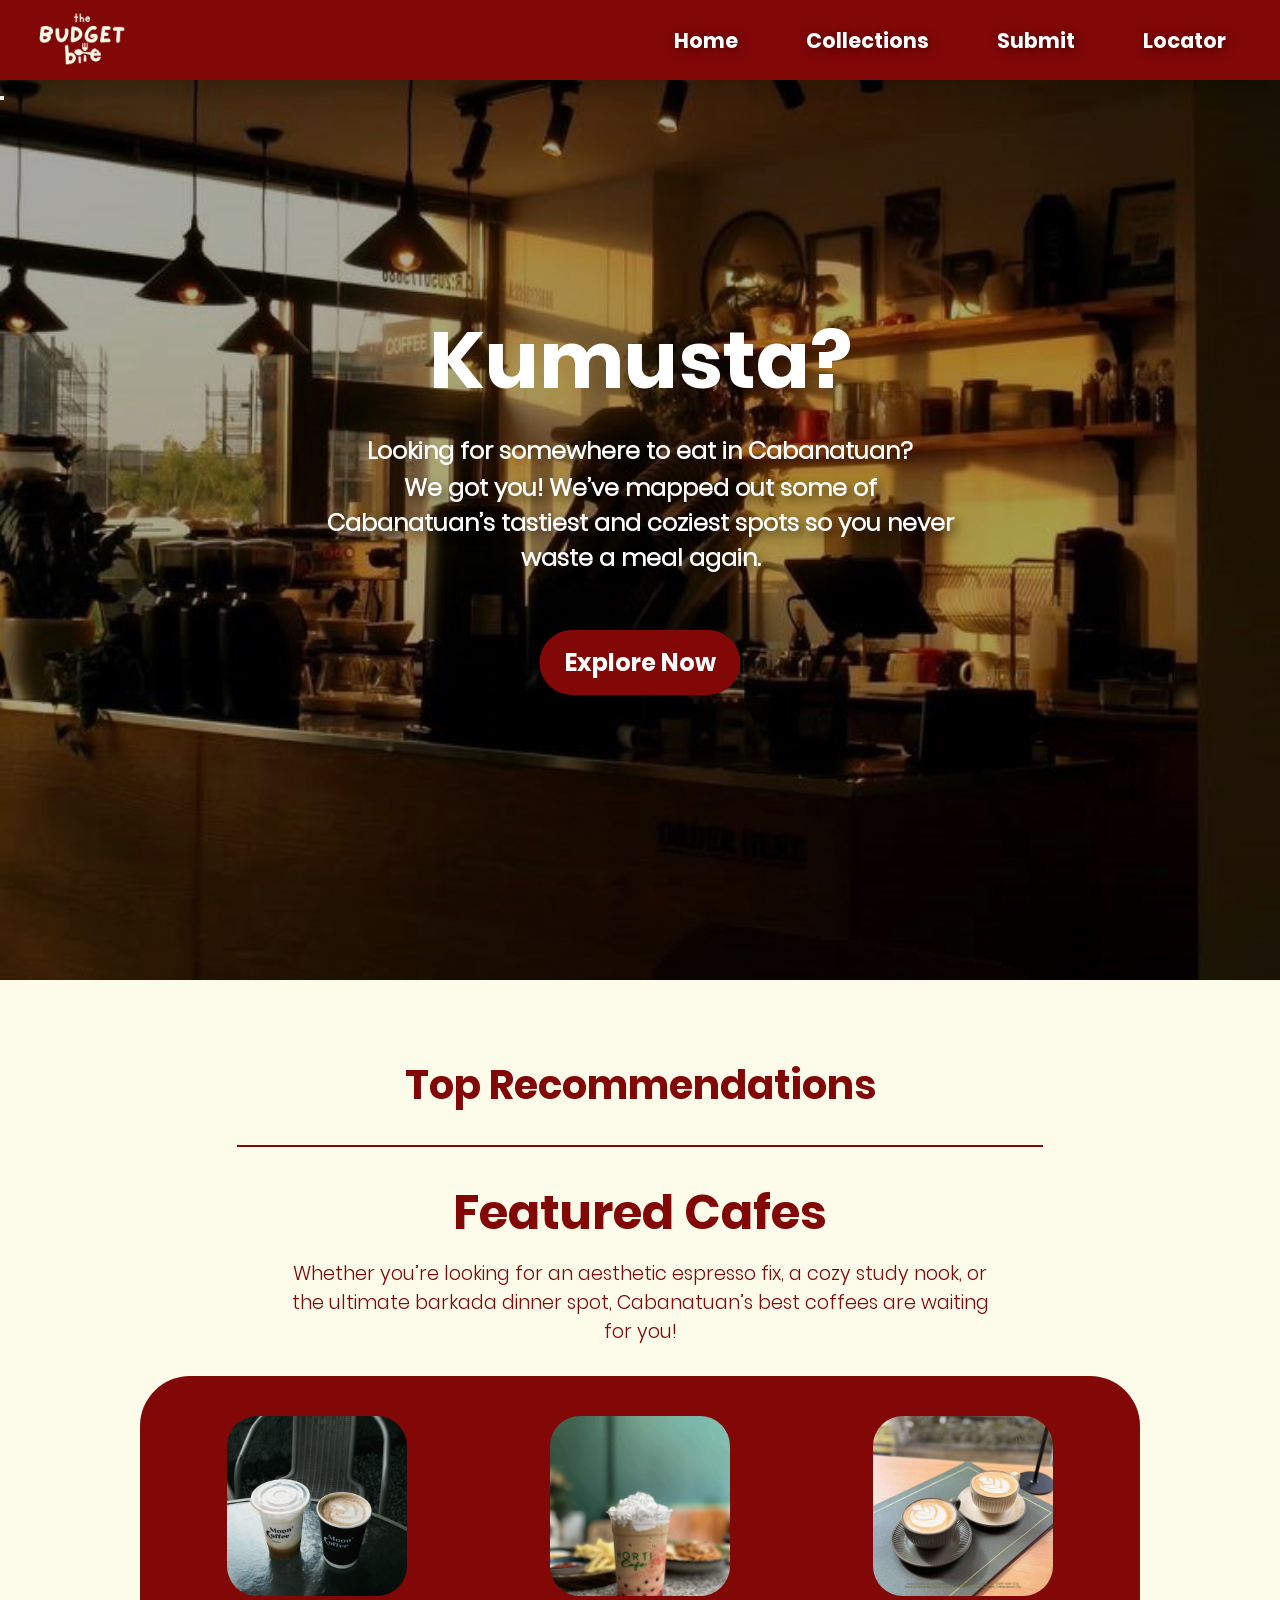
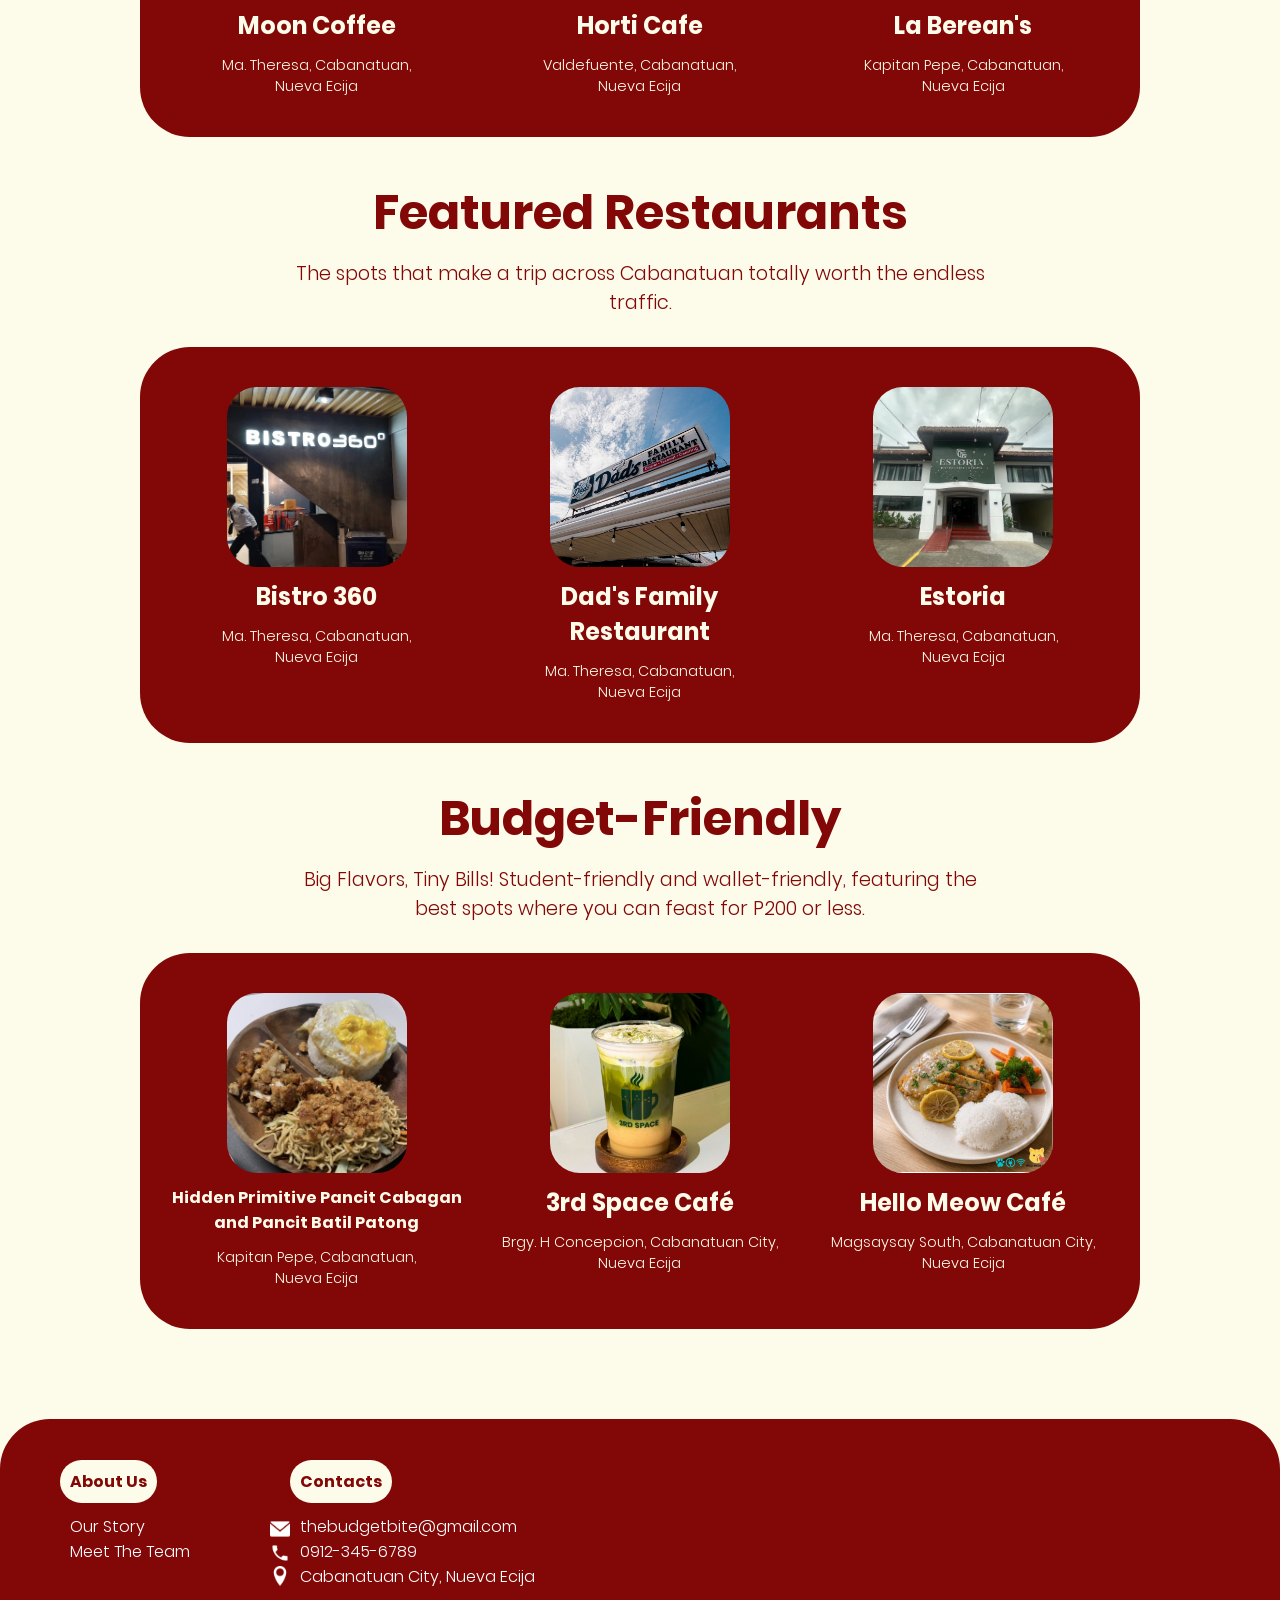
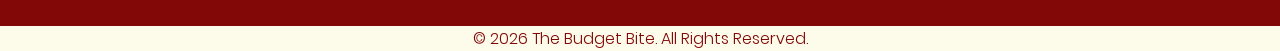
==== index.html @ 624d5602 "Add files via upload" ====
<!DOCTYPE html>
<html lang="en">
<head>
    <meta charset="UTF-8">
    <meta name="viewport" content="width=device-width, initial-scale=1.0">
    <title>The Budget Bite | Home</title>
    <link rel="stylesheet" href="nav.css">
    <link rel="stylesheet" href="index.css">
    <link rel="stylesheet" href="footer.css">
</head>

<body>
    <nav class="navbar">
        <div class="navbar-container">
            <a href="index.html" class="navbar-logo">
                <img src="logo/logo.png" alt="Logo" class="logo">
            </a>
            <button class="navbar-toggle">
                <span class="bar"></span>
                <span class="bar"></span>
                <span class="bar"></span>
            </button>
            <ul class="navbar-menu">
                <li><a href="index.html">Home</a></li>
                <li><a href="collections.html">Collections</a></li>
                <li><a href="submit.html">Submit</a></li>
                <li><a href="locator.html">Locator</a></li>
            </ul>
        </div>
    </nav>

    <section class="hero">
        <div class="hero-content">
            <h1 class="hero-title">Kumusta?</h1>
            <h1 class="hero-subtitle">Looking for somewhere to eat in Cabanatuan?</h1>
            <h1 class="hero-description">We got you! We’ve mapped out some of Cabanatuan’s tastiest and coziest spots so you never waste a meal again.</h1>
            <button class="explorebttn">
                <a href="#recommendations" class="explore">Explore Now</a>
            </button>
        </div>
    </section>
    
    <section class="recommendations" id="recommendations">
        <h1 class="top-recommended">Top Recommendations</h1>
        <hr>
        <div class="featured-cafes">
            <p id="featured-cafes-title">Featured Cafes</p>
            <p id="featured-cafes-description">Whether you’re looking for an aesthetic espresso fix, a cozy study nook, or the ultimate barkada dinner spot, Cabanatuan’s best coffees are waiting for you!</p>
        </div>
        <div class="card1">
            <div class="card-item">
                <img src="card/mooncoffee.jpg" alt="moon coffee" class="card-image1">
                <h3 class="card1-title1">Moon Coffee</h3>
                <div class="text-stack">
                    <p class="card1-address1">Ma. Theresa, Cabanatuan,</p>
                    <p class="card1-address1">Nueva Ecija</p>
                </div>
            </div>
            <div class="card-item">
                <img src="card/horti.jpg" alt="horti coffee" class="card-image2">
                <h3 class="card1-title2">Horti Cafe</h3>
                <div class="text-stack">
                    <p class="card1-address2">Valdefuente, Cabanatuan,</p>
                    <p class="card1-address2">Nueva Ecija</p>
                </div>
            </div>
            <div class="card-item">
                <img src="card/laberean.jpg" alt="la berean" class="card-image3">
                <h3 class="card1-title3">La Berean's</h3>
                <div class="text-stack">
                    <p class="card1-address3">Kapitan Pepe, Cabanatuan,</p>
                    <p class="card1-address3">Nueva Ecija</p>
                </div>
            </div>
        </div>
        <div class="featured-resto">
            <p id="featured-resto-title">Featured Restaurants</p>
            <p id="featured-resto-description">The spots that make a trip across Cabanatuan totally worth the endless traffic.</p>
        </div>

        <div class="card2">
            <div class="card-item-2">
                <img src="card/bistro.png" alt="bistro360" class="card-image4">
                <h3 class="card2-title-1">Bistro 360</h3>
                <div class="text-stack-1">
                    <p class="card2-address-1">Ma. Theresa, Cabanatuan,</p>
                    <p class="card2-address-1">Nueva Ecija</p>
                </div>
            </div>
            <div class="card-item-2">
                <img src="card/dadresto.jpg" alt="dad's family restaurant" class="card-image5">
                <h3 class="card2-title-2">Dad's Family Restaurant</h3>
                <div class="text-stack-1">
                    <p class="card2-address-2">Ma. Theresa, Cabanatuan,</p>
                    <p class="card2-address-2">Nueva Ecija</p>
                </div>
            </div>
            <div class="card-item-2">
                <img src="card/estoria.png" alt="estoria" class="card-image6">
                <h3 class="card2-title-3">Estoria</h3>
                <div class="text-stack-1">
                    <p class="card2-address-3">Ma. Theresa, Cabanatuan,</p>
                    <p class="card2-address-3">Nueva Ecija</p>
                </div>
            </div>
        </div>

        <div class="budget-friendly">
            <p id="budget-friendly-title">Budget-Friendly</p>
            <p id="budget-friendly-description">Big Flavors, Tiny Bills! Student-friendly and wallet-friendly, featuring the best spots where you can feast for P200 or less.</p>
        </div>

        <div class="card3">
            <div class="card-item-3">
                <img src="card/primitive.jpg" alt="" class="card-image7">
                <h3 class="card3-title-1">Hidden Primitive Pancit Cabagan and Pancit Batil Patong</h3>
                <div class="text-stack-2">
                    <p class="card3-address-1">Kapitan Pepe, Cabanatuan,</p>
                    <p class="card3-address-1">Nueva Ecija</p>
                </div>
            </div>
            <div class="card-item-3">
                <img src="card/3rd_space.jpg" alt="dad's family restaurant" class="card-image8">
                <h3 class="card3-title-2">3rd Space Café</h3>
                <div class="text-stack-2">
                    <p class="card3-address-2">Brgy. H Concepcion, Cabanatuan City,</p>
                    <p class="card3-address-2">Nueva Ecija</p>
                </div>
            </div>
            <div class="card-item-3">
                <img src="card/hellomeow.jpg" alt="estoria" class="card-image9">
                <h3 class="card3-title-3">Hello Meow Café</h3>
                <div class="text-stack-2">
                    <p class="card3-address-3">Magsaysay South, Cabanatuan City,</p>
                    <p class="card3-address-3">Nueva Ecija</p>
                </div>
            </div>
        </div>
    </section>
    <footer>
        <div class="ftr-container">
            <div class="ftr-about-us">
                <span id="about-us">About Us</span>
                <p id="our-story">Our Story</p>
                <p id="meet-the-team">Meet The Team</p>
            </div>

            <div class="ftr-contacts">
                <span id="contacts">Contacts</span>
                <p class="email">
                    <a href="mailto:thebudgetbites@gmail.com">thebudgetbite@gmail.com</a>
                </p>
                <p id="number">0912-345-6789</p>
                <p id="address">Cabanatuan City, Nueva Ecija</p>
                <div class="footer-icons">
                    <a href="mailto:thebudgetbites@gmail.com"><img src="footer icons/email.png"></a>
                    <img src="footer icons/phone.png">
                    <img src="footer icons/location.png">
                </div>
            </div>
        </div>    
    </footer>

    <div class="copyright">
        <p id="copyright-text">&copy 2026 The Budget Bite. All Rights Reserved.</p>
    </div>
</body>
<script src="script.js"></script>
</html>
---- nav.css ----
@font-face {
    font-family: Poppins-Bold;
    src: url('/fonts/poppins.bold.ttf') format('truetype');
}

@font-face {
    font-family: Poppins-Light;
    src: url('/fonts/poppins.light.ttf') format('truetype');
}

* {
  margin: 0;
  padding: 0;
  box-sizing: border-box;
}

html {
    scroll-behavior: smooth;
    scroll-padding-top: 100px;
}

body {
  font-family: 'Poppins-Light', sans-serif;
  min-height: 100vh;
}

/* ito naman yung mismong lagayan */
.navbar {
    display: flex;
    align-items: center;
    justify-content: center;
    height: 80px;
    width: 100%;
    position: sticky;
    top: 0;
    background: #820808;
    box-shadow: 0 10px 20px rgba(0, 0, 0, 0.185);
    backdrop-filter: blur(10px);
    z-index: 999;
}

/* ito yung mga contents sa loob ng area ng nav bar */
.navbar-container {
    display: flex;
    align-items: center;
    justify-content: space-between;
    width: 100%;
    padding: 0 2rem;
    max-width: 1600px;
}

/* ito yung para sa dearmnzy */
.navbar-logo .logo{
    display: flex;
    align-items: center;
    display: block;
    max-height: 100px;
    width: auto;
    object-fit: contain;
}

/* para sa mga menu buttons, if wala ito, naka list order sila instead of nakapa horizontal */
.navbar-container .navbar-menu {
    display: flex;
    align-items: center;
    gap: 1.5rem;
    list-style: none;
}

/* para customized itsura ng menu button */
.navbar-container .navbar-menu li a {
    display: inline-flex;
    align-items: center;
    justify-content: center;
    color: #fff;
    text-decoration: none;
    font-size: 1.3rem;
    font-family: Poppins-Bold, sans-serif;
    font-weight: 500;
    padding: 3px 20px;
    border-radius: 20px;
    border: 2px solid transparent;
    background-color: transparent;
    transition: all 0.7s ease;
    white-space: nowrap;
    text-shadow: 2px 2px 10px #00000082;
}

.navbar-container .navbar-menu > li {
    position: relative;
}

/* para kapag ini-hover mo si cursor, magkakaroon ng highlights or magcchange color si button */
.navbar-container .navbar-menu li a:hover {
    color: #820808;
    background-color: #fdfcea;
}

.navbar-toggle {
    display: none;
    background: transparent;
    padding: 10px;
    border: none;
    cursor: pointer;
}

.bar {
    display: block;
    width: 25px;
    height: 3px;
    margin: 5px auto;
    background: #fff;
    transition: all 0.3s ease-in-out;
}

/* responsive style */
@media (max-width: 900px) {
    .navbar {
        backdrop-filter: none;
    }

    .navbar-container .navbar-menu {
        display: none; /* para kapag pinindot mo yung X ni toggle ay magcoclose si navigation */
        flex-direction: column;
        align-items: flex-start;
        gap: 1.7rem !important;
        position: absolute;
        height: 100vh;
        width: 250px;
        top: 0;
        right: 0;
        padding: 5rem 1.5rem;
        box-shadow: 0 10px 10px rgba(0, 0, 0, 0.5);
        backdrop-filter: blur(10px);
        background: #820808;
    }

    /* add natin yung ginawa nating unang active dito */
    .navbar-container .navbar-menu.active {
        display: flex;
    }

    .navbar-toggle {
        display: block;
        z-index: 999;
    }

    /* toggle bar kapag active/pinindot, style lng ntin*/
    .navbar-toggle.active .bar:nth-child(2) {
        opacity: 0; /* ito si middle line para maging invisible, kasi yung top and bottom line lng need para maging X */
    }

    .navbar-toggle.active .bar:nth-child(1) {
        transform: translateY(8px) rotate(45deg);   
    }
    /* itong si 1st and 2nd child, para kapag pinindot si toggle, from 3 lines magiging X sya for style */

    .navbar-toggle.active .bar:nth-child(3) {
        transform: translateY(-8px) rotate(-45deg);
    }

    /* para i-adjust lang uli for smaller screens*/
    @media (max-width: 480px) {
        .nav-container {
            padding: 0, 1rem;
        }
        .navbar-logo {
            font-size: 1.7rem;
        }
        .navbar-container .navbar-menu li a {
            font-size: 1.2rem;
            padding: 3px 15px;
        }
    }
}
---- index.css ----
@font-face {
    font-family: Poppins-Bold;
    src: url('/fonts/poppins.bold.ttf') format('truetype');
}

@font-face {
    font-family: Poppins-Light;
    src: url('/fonts/poppins.light.ttf') format('truetype');
}

* {
  margin: 0;
  padding: 0;
  box-sizing: border-box;
}

html {
    scroll-behavior: smooth;
    scroll-padding-top: 100px;
}

body {
  font-family: 'Poppins-Light', sans-serif;
  min-height: 100vh;
}

.hero {
    background-image: url('background/background.jpg');
    background-size: cover;
    background-position: center;
    height: 100vh;
}

@keyframes fadeIn {
    from {
        opacity: 0;
    }
    to {
        opacity: 1;
    }
}

.hero-content .hero-title {
    font-family: 'Poppins-Bold', sans-serif;
    color: #fff;
    text-align: center;
    font-size: 5rem;
    position: absolute;
    top: 40%;
    left: 50%;
    transform: translate(-50%, -50%);   
    animation: fadeIn 2s ease-in-out;
}

.hero-content .hero-subtitle {
    font-family: 'Poppins-Light', sans-serif;
    color: #fff;
    text-align: center;
    font-size: 1.5rem;
    position: absolute;
    top: 50%;
    left: 50%;
    transform: translate(-50%, -50%);   
    animation: fadeIn 2s ease-in-out;
}

.hero-content .hero-description {
    font-family: 'Poppins-Light', sans-serif;
    color: #fff;
    text-align: center;
    font-size: 1.5rem;
    position: absolute;
    top: 58%;
    left: 50%;
    transform: translate(-50%, -50%);   
    animation: fadeIn 2s ease-in-out;
    text-shadow: 5px 5px 10px #00000082;
}

.hero .explorebttn .explore {
    font-family: 'Poppins-Bold', sans-serif;
    font-size: 1.5rem;
    position: absolute;
    top: 70%;
    left: 50%;
    transform: translateX(-50%);
    color: #fff;
    background-color: #820808;
    border: none;
    padding: 15px 25px;
    border-radius: 50px;
    animation: fadeIn 2s ease-in-out;
    text-decoration: none;
    display: inline-block;
    transition: transform 0.3s ease, background-color 0.3s ease, color 0.3s ease, box-shadow 0.3s ease;
}

.hero .explorebttn .explore:hover {
    color: #820808;
    background-color: #fdfcea;
    transform: translateX(-50%) translateY(-4px) scale(1.03);
    box-shadow: 0 8px 20px rgba(0, 0, 0, 0.2);
}

@media (max-width: 900px) {
    .hero-content .hero-title {
        font-size: 4rem;
    }
    .hero-content .hero-subtitle {
        font-size: 1.2rem;
    }
    .hero-content .hero-description {
        font-size: 1.2rem;
        position: absolute;
        top: 63%;
    }
    .hero .explorebttn .explore {
        font-size: 1.2rem;
        padding: 10px 20px;
        position: absolute;
        top: 75%;
    }
}

.recommendations {
    background-color: #fdfcea;
    padding: 50px 20px;
}

.recommendations .top-recommended {
    font-family: 'Poppins-Bold', sans-serif;
    color: #820808;
    text-align: center;
    font-size: 2.5rem;
    margin-bottom: 30px;
    padding-top: 25px;
}

.recommendations hr {
    max-width: 65%;
    height: 2px;
    background-color: #820808;
    border: none;
    margin: 0 auto 30px auto;
}

.featured-cafes #featured-cafes-title {
    text-align: center;
    font-family: 'Poppins-Bold', sans-serif;
    color: #820808;
    font-size: 3rem;
    margin: 0 auto 10px;
}

.featured-cafes #featured-cafes-description {
    color: #820808;
    text-align: center;
    display: block;
    width: min(700px, 90%);
    margin: 0 auto 30px;
    font-size: 1.2rem;
}
.recommendations .card1 {
    background-color: #820808;
    display: grid;
    grid-template-columns: repeat(3, minmax(220px, 1fr));
    gap: 30px;
    width: 100%;
    max-width: 1000px;
    margin: 0 auto 40px;
    padding: 40px 30px;
    border-radius: 50px;
    transform: none;
    position: static;
}

.card1 .card-item {
    display: flex;
    flex-direction: column;
    align-items: center;
    gap: 12px;
}

.card1 .card-image1,
.card1 .card-image2,
.card1 .card-image3 {
    max-height: 180px;
    width: 100%;
    max-width: 180px;
    object-fit: cover;
    border-radius: 30px;
    transform: none;
    position: static;
}

.card1 .card1-title1,
.card1 .card1-title2,
.card1 .card1-title3 {
    font-family: 'Poppins-Bold', sans-serif;
    color: #fdfcea;
    text-align: center;
    font-size: 1.5rem;
    margin: 0;
    position: static;
    transform: none;
}

.card1 .text-stack {
    display: flex;
    flex-direction: column;
    align-items: center;
}

.card1 .card1-address1,
.card1 .card1-address2,
.card1 .card1-address3 {
    font-family: 'Poppins-Light', sans-serif;
    color: #fdfcea;
    font-size: 0.9rem;
    margin: 0;
    text-align: center;
    position: static;
    transform: none;
    left: auto;
    right: auto;
    top: auto;
}

.featured-resto #featured-resto-title {
    text-align: center;
    font-family: 'Poppins-Bold', sans-serif;
    color: #820808;
    font-size: 3rem;
    display: block;
    margin: 0 auto 10px;
}

.featured-resto #featured-resto-description {
    color: #820808;
    text-align: center;
    display: block;
    width: min(700px, 90%);
    margin: 0 auto 30px;
    font-size: 1.2rem;
}

.recommendations .card2 {
    background-color: #820808;
    display: grid;
    grid-template-columns: repeat(3, minmax(220px, 1fr));
    gap: 30px;
    width: 100%;
    max-width: 1000px;
    margin: 0 auto 40px;
    padding: 40px 30px;
    border-radius: 50px;
    transform: none;
    position: static;
}

.card2 .card-item-2 {
    display: flex;
    flex-direction: column;
    align-items: center;
    gap: 12px;
}

.card2 .card-image4,
.card2 .card-image5,
.card2 .card-image6 {
    max-height: 180px;
    width: 100%;
    max-width: 180px;
    object-fit: cover;
    border-radius: 30px;
    transform: none;
    position: static;
}

.card2 .card2-title-1,
.card2 .card2-title-2,
.card2 .card2-title-3 {
    font-family: 'Poppins-Bold', sans-serif;
    color: #fdfcea;
    text-align: center;
    font-size: 1.5rem;
    margin: 0;
    position: static;
    transform: none;
}

.card2 .text-stack-1 {
    display: flex;
    flex-direction: column;
    align-items: center;
}

.card2 .card2-address-1,
.card2 .card2-address-2,
.card2 .card2-address-3 {
    font-family: 'Poppins-Light', sans-serif;
    color: #fdfcea;
    font-size: 0.9rem;
    margin: 0;
    text-align: center;
    position: static;
    transform: none;
    left: auto;
    right: auto;
    top: auto;
}

.budget-friendly #budget-friendly-title {
    text-align: center;
    font-family: 'Poppins-Bold', sans-serif;
    color: #820808;
    font-size: 3rem;
    display: block;
    margin: 0 auto 10px;
}

.budget-friendly #budget-friendly-description {
    color: #820808;
    text-align: center;
    display: block;
    width: min(700px, 90%);
    margin: 0 auto 30px;
    font-size: 1.2rem;
}

.recommendations .card3 {
    background-color: #820808;
    display: grid;
    grid-template-columns: repeat(3, minmax(220px, 1fr));
    gap: 30px;
    width: 100%;
    max-width: 1000px;
    margin: 0 auto 40px;
    padding: 40px 30px;
    border-radius: 50px;
    transform: none;
    position: static;
}

.card3 .card-item-3 {
    display: flex;
    flex-direction: column;
    align-items: center;
    gap: 12px;
}

.card3 .card-image7,
.card3 .card-image8,
.card3 .card-image9 {
    max-height: 180px;
    width: 100%;
    max-width: 180px;
    object-fit: cover;
    border-radius: 30px;
    transform: none;
    position: static;
}

.card3 .card3-title-1 {
    font-size: 1rem;
    font-family: 'Poppins-Bold', sans-serif;
    color: #fdfcea;
    text-align: center;
    margin: 0;
    position: static;
    transform: none;

}

.card3 .card3-title-2,
.card3 .card3-title-3 {
    font-family: 'Poppins-Bold', sans-serif;
    color: #fdfcea;
    text-align: center;
    font-size: 1.5rem;
    margin: 0;
    position: static;
    transform: none;
}

.card3 .text-stack-2 {
    display: flex;
    flex-direction: column;
    align-items: center;
}

.card3 .card3-address-1,
.card3 .card3-address-2,
.card3 .card3-address-3 {
    font-family: 'Poppins-Light', sans-serif;
    color: #fdfcea;
    font-size: 0.9rem;
    margin: 0;
    text-align: center;
    position: static;
    transform: none;
    left: auto;
    right: auto;
    top: auto;
}


@media (max-width: 900px) {
    .featured-cafes,
    .featured-resto,
    .budget-friendly {
        display: flex;
        flex-direction: column;
        align-items: center;
        justify-content: center;
        text-align: center;
    }

    .featured-cafes #featured-cafes-title,
    .featured-resto #featured-resto-title,
    .budget-friendly #budget-friendly-title {
        text-align: center;
        position: static;
        left: auto;
        top: auto;
        margin: 0 auto 10px;
    }

    .featured-cafes #featured-cafes-description,
    .featured-resto #featured-resto-description,
    .budget-friendly #budget-friendly-description {
        text-align: center;
        padding: 10px;
        margin: 0 auto 20px;
        position: static;
        left: auto;
        top: auto;
        display: block;
        width: min(700px, 90%);
        font-size: 1rem;
    }

    .recommendations .card1,
    .recommendations .card2,
    .recommendations .card3 {
        grid-template-columns: 1fr;
        width: min(90%, 480px);
        max-width: 100%;
        margin: 0 auto 40px;
        padding: 24px 16px;
        justify-items: center;
        align-items: center;
        gap: 15px;
    }

    .card1 .card-item,
    .card2 .card-item-2,
    .card3 .card-item-3 {
        width: 100%;
        max-width: 240px;
        display: flex;
        flex-direction: column;
        align-items: center;
        justify-content: center;
    }

    .card1 .card1-title1,
    .card1 .card1-title2,
    .card1 .card1-title3 {
        font-size: 1rem;
    }

    .card2 .card2-title-1,
    .card2 .card2-title-2,
    .card2 .card2-title-3 {
        font-size: 1rem;
    }

    .card3 .card3-title-1 {
        font-size: 0.7rem;
    }

    .card3 .card3-title-2,
    .card3 .card3-title-3 {
        font-size: 1rem;
    }
}
---- footer.css ----
@font-face {
    font-family: Poppins-Bold;
    src: url('/fonts/poppins.bold.ttf') format('truetype');
}

@font-face {
    font-family: Poppins-Light;
    src: url('/fonts/poppins.light.ttf') format('truetype');
}

footer {
    background-color: #fdfcea;
}

footer .ftr-container{
    display: flex;
    background-color: #820808;
    border-top-right-radius: 50px;
    border-top-left-radius: 50px;
    padding: 20px;
}

footer .ftr-about-us #about-us {
    font-family: Poppins-Bold;
    color: #820808;
    background-color: #fdfcea;
    padding: 10px;
    border-radius: 50px;
}

footer .ftr-about-us {
    position: relative;
    left: 40px;
    top: 30px;
}
footer .ftr-about-us #our-story, #meet-the-team {
    color: white;
    font-size: 1rem;
    position: relative;
    top: 20px;
    left: 10px
}

footer .ftr-contacts {
    position: relative;
    left: 150px;
    top: 30px;
}

footer .ftr-contacts #contacts {
    font-family: Poppins-Bold;
    color: #820808;
    background-color: #fdfcea;
    padding: 10px;
    border-radius: 50px;
}

footer .ftr-contacts .email, #number, #address {
    color: white;
    font-size: 1rem;
    position: relative;
    top: 20px;
    left: 10px;
}

footer .ftr-contacts a {
    color: white;
    text-decoration: none;
}

footer .ftr-contacts img {
    max-height: 20px;
    display: block;
    width: 20px;
    position: relative;
    right: 20px;
    top: -50px;
}

.footer-icons {
  display: grid;
  gap: 3.5px;
}

.footer-logo img {
  width: auto;
  height: 250px;
  display: flex;
  position: relative;
  top: -35px;
  left: 320%;
}

.copyright {
    background-color: #fdfcea;
    color: #820808;
    text-align: center;
}
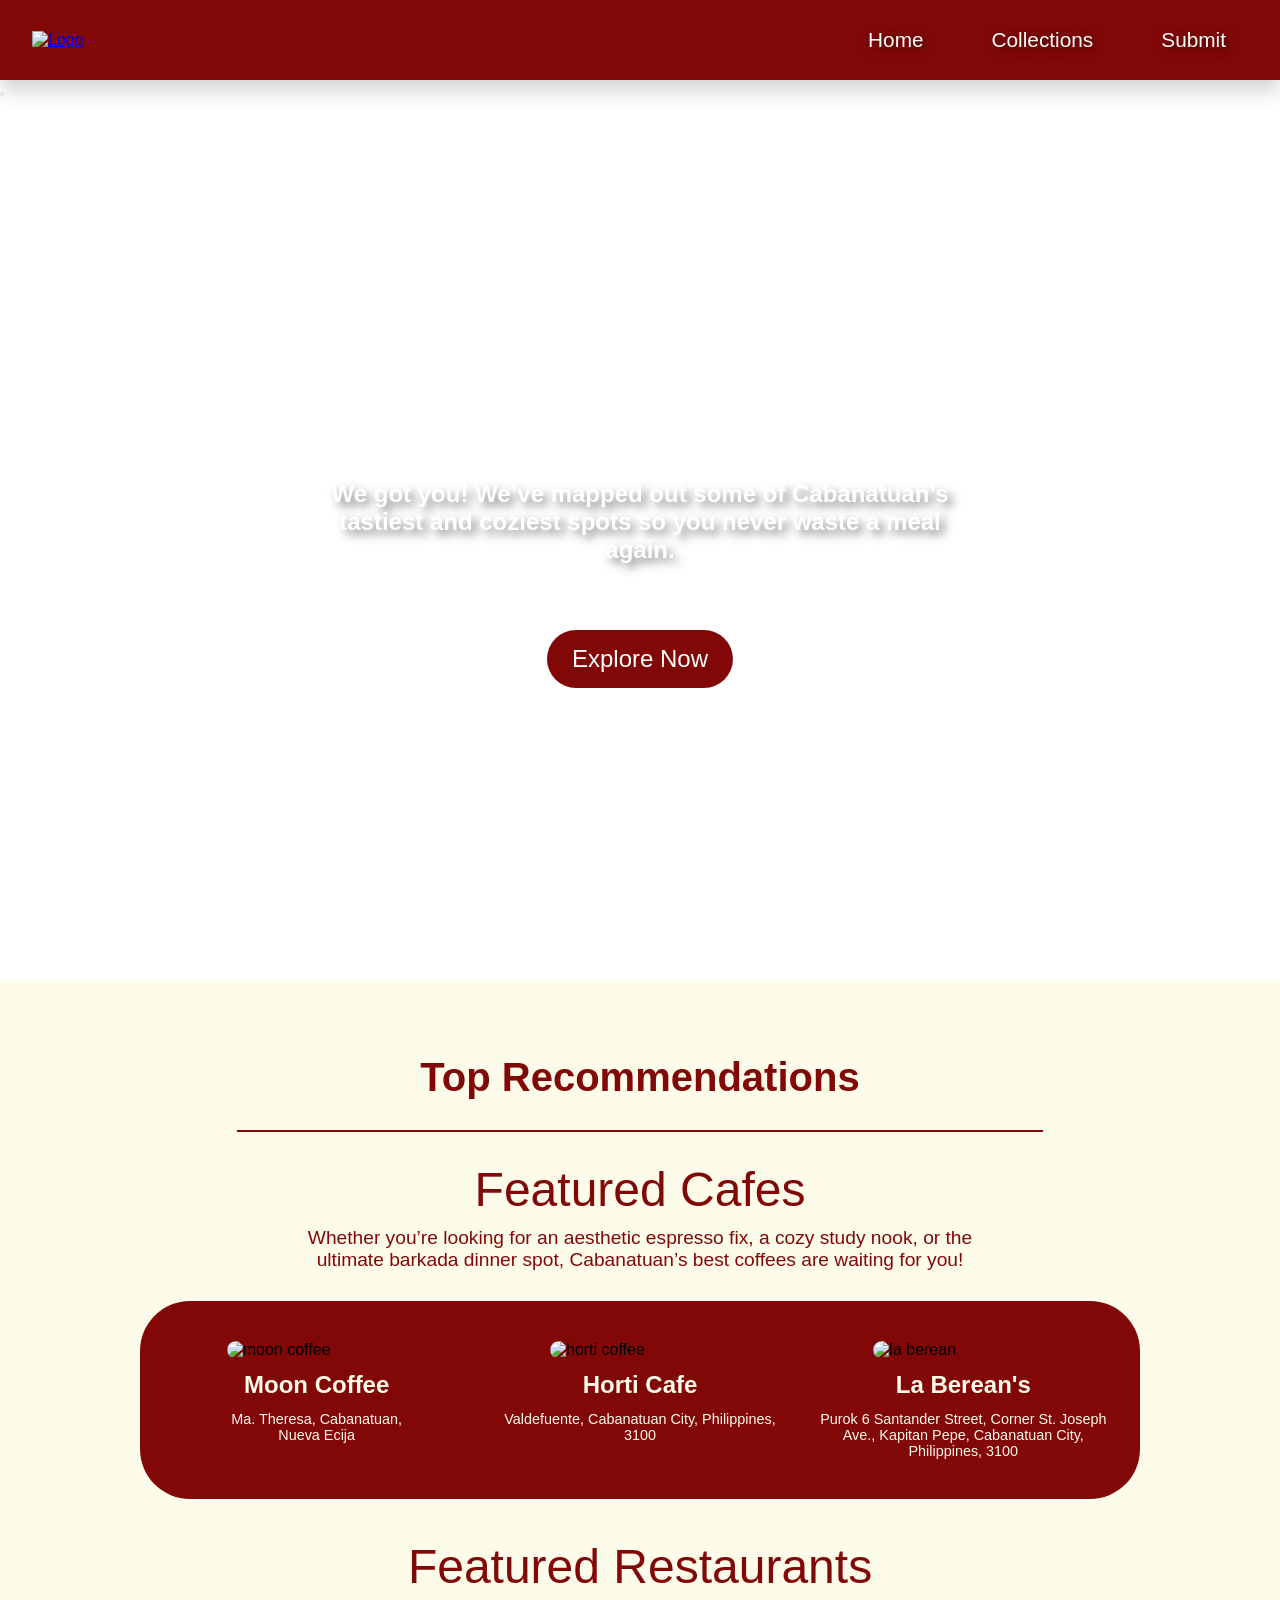
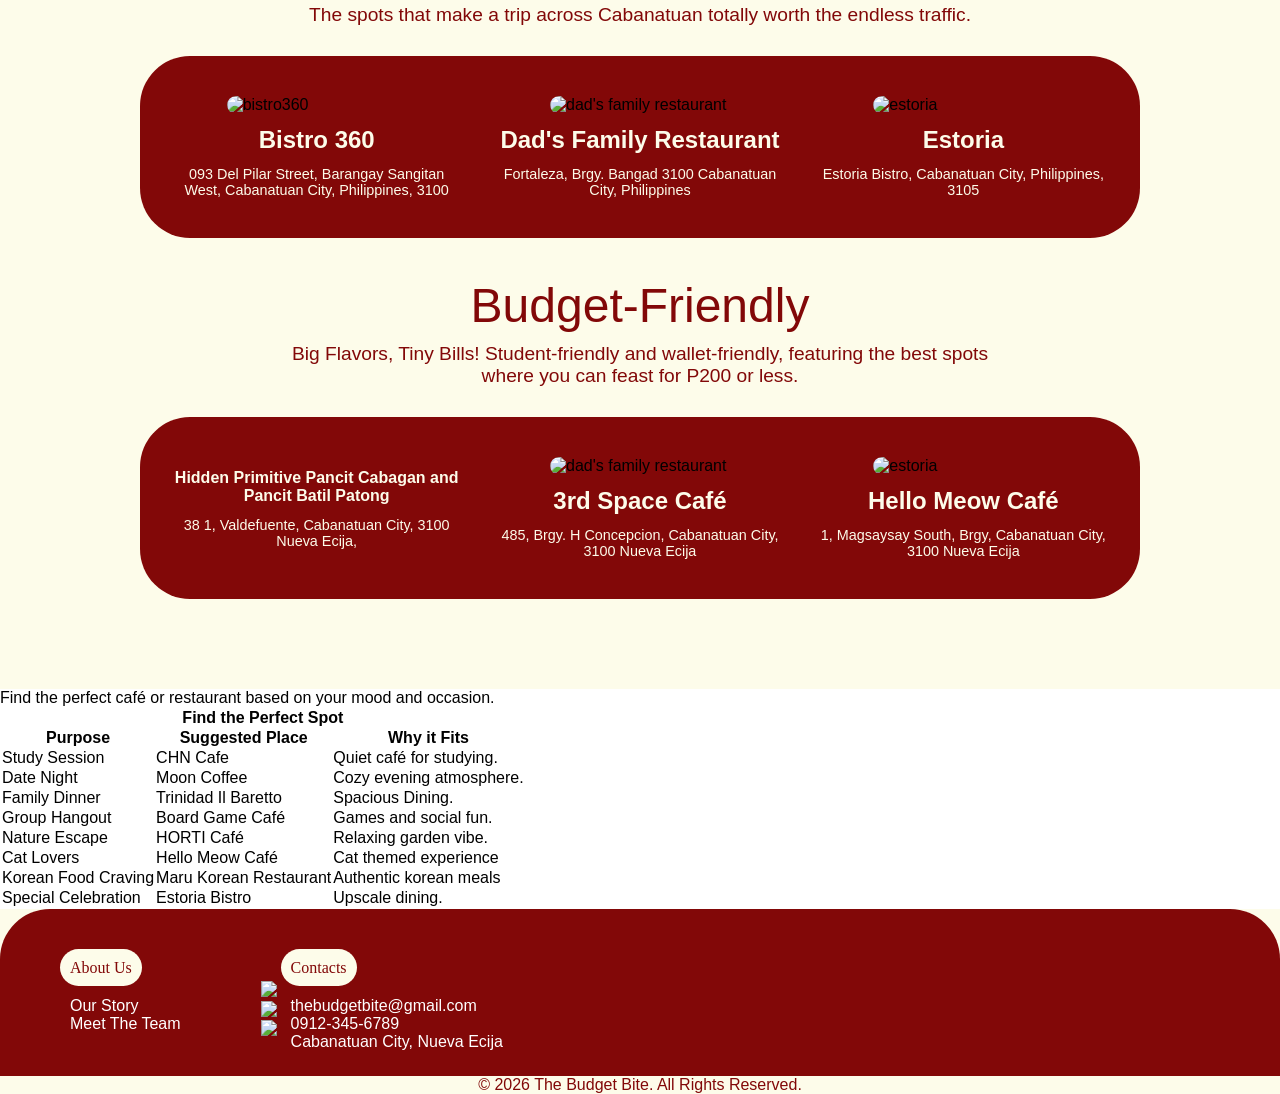
==== commit 5107282a: "Update index.html Updated the address nung nasa recommended businesses" ====
--- a/index.html
+++ b/index.html
@@ -7,8 +7,8 @@
     <link rel="stylesheet" href="nav.css">
     <link rel="stylesheet" href="index.css">
     <link rel="stylesheet" href="footer.css">
+    <link rel="stylesheet" href="table.css">
 </head>
-
 <body>
     <nav class="navbar">
         <div class="navbar-container">
@@ -24,11 +24,9 @@
                 <li><a href="index.html">Home</a></li>
                 <li><a href="collections.html">Collections</a></li>
                 <li><a href="submit.html">Submit</a></li>
-                <li><a href="locator.html">Locator</a></li>
             </ul>
         </div>
     </nav>
-
     <section class="hero">
         <div class="hero-content">
             <h1 class="hero-title">Kumusta?</h1>
@@ -39,7 +37,6 @@
             </button>
         </div>
     </section>
-    
     <section class="recommendations" id="recommendations">
         <h1 class="top-recommended">Top Recommendations</h1>
         <hr>
@@ -59,83 +56,126 @@
             <div class="card-item">
                 <img src="card/horti.jpg" alt="horti coffee" class="card-image2">
                 <h3 class="card1-title2">Horti Cafe</h3>
-                <div class="text-stack">
-                    <p class="card1-address2">Valdefuente, Cabanatuan,</p>
-                    <p class="card1-address2">Nueva Ecija</p>
-                </div>
+                <p class="card1-address2">Valdefuente, Cabanatuan City, Philippines, 3100</p>
             </div>
             <div class="card-item">
                 <img src="card/laberean.jpg" alt="la berean" class="card-image3">
                 <h3 class="card1-title3">La Berean's</h3>
-                <div class="text-stack">
-                    <p class="card1-address3">Kapitan Pepe, Cabanatuan,</p>
-                    <p class="card1-address3">Nueva Ecija</p>
-                </div>
+                <p class="card1-address3">Purok 6 Santander Street, Corner St. Joseph Ave., Kapitan Pepe, Cabanatuan City, Philippines, 3100</p>
             </div>
         </div>
         <div class="featured-resto">
             <p id="featured-resto-title">Featured Restaurants</p>
             <p id="featured-resto-description">The spots that make a trip across Cabanatuan totally worth the endless traffic.</p>
         </div>
-
         <div class="card2">
             <div class="card-item-2">
                 <img src="card/bistro.png" alt="bistro360" class="card-image4">
                 <h3 class="card2-title-1">Bistro 360</h3>
-                <div class="text-stack-1">
-                    <p class="card2-address-1">Ma. Theresa, Cabanatuan,</p>
-                    <p class="card2-address-1">Nueva Ecija</p>
-                </div>
+                <p class="card2-address-1">093 Del Pilar Street, Barangay Sangitan West, Cabanatuan City, Philippines, 3100</p>
             </div>
             <div class="card-item-2">
                 <img src="card/dadresto.jpg" alt="dad's family restaurant" class="card-image5">
                 <h3 class="card2-title-2">Dad's Family Restaurant</h3>
-                <div class="text-stack-1">
-                    <p class="card2-address-2">Ma. Theresa, Cabanatuan,</p>
-                    <p class="card2-address-2">Nueva Ecija</p>
-                </div>
+                <p class="card2-address-2">Fortaleza, Brgy. Bangad 3100 Cabanatuan City, Philippines</p>
             </div>
             <div class="card-item-2">
                 <img src="card/estoria.png" alt="estoria" class="card-image6">
                 <h3 class="card2-title-3">Estoria</h3>
-                <div class="text-stack-1">
-                    <p class="card2-address-3">Ma. Theresa, Cabanatuan,</p>
-                    <p class="card2-address-3">Nueva Ecija</p>
-                </div>
-            </div>
-        </div>
-
+                <p class="card2-address-3">Estoria Bistro, Cabanatuan City, Philippines, 3105</p>
+            </div>
+        </div>
         <div class="budget-friendly">
             <p id="budget-friendly-title">Budget-Friendly</p>
             <p id="budget-friendly-description">Big Flavors, Tiny Bills! Student-friendly and wallet-friendly, featuring the best spots where you can feast for P200 or less.</p>
         </div>
-
         <div class="card3">
             <div class="card-item-3">
                 <img src="card/primitive.jpg" alt="" class="card-image7">
                 <h3 class="card3-title-1">Hidden Primitive Pancit Cabagan and Pancit Batil Patong</h3>
-                <div class="text-stack-2">
-                    <p class="card3-address-1">Kapitan Pepe, Cabanatuan,</p>
-                    <p class="card3-address-1">Nueva Ecija</p>
-                </div>
+                <p class="card3-address-1">38 1, Valdefuente, Cabanatuan City, 3100 Nueva Ecija,</p>
             </div>
             <div class="card-item-3">
                 <img src="card/3rd_space.jpg" alt="dad's family restaurant" class="card-image8">
                 <h3 class="card3-title-2">3rd Space Café</h3>
-                <div class="text-stack-2">
-                    <p class="card3-address-2">Brgy. H Concepcion, Cabanatuan City,</p>
-                    <p class="card3-address-2">Nueva Ecija</p>
-                </div>
+                <p class="card3-address-2">485, Brgy. H Concepcion, Cabanatuan City, 3100 Nueva Ecija</p>
             </div>
             <div class="card-item-3">
                 <img src="card/hellomeow.jpg" alt="estoria" class="card-image9">
                 <h3 class="card3-title-3">Hello Meow Café</h3>
-                <div class="text-stack-2">
-                    <p class="card3-address-3">Magsaysay South, Cabanatuan City,</p>
-                    <p class="card3-address-3">Nueva Ecija</p>
-                </div>
-            </div>
-        </div>
+                <p class="card3-address-3">1, Magsaysay South, Brgy, Cabanatuan City, 3100 Nueva Ecija</p>
+            </div>
+        </div>
+    </section>
+    <section>
+        <div class="intro">
+        <p>Find the perfect café or restaurant based on your mood and occasion.</p>
+    </div>
+    
+    <div class="table1">
+    <table>
+        <thead>
+            <tr>
+                <th colspan="3" class="title">Find the Perfect Spot</th>
+            </tr>
+            <tr class="head">
+                <th>Purpose</th>
+                <th>Suggested Place</th>
+                <th>Why it Fits</th>
+            </tr>
+        </thead>
+
+        <tbody>
+            <tr>
+                <td class="prp">Study Session</td>
+                <td>CHN Cafe</td>
+                <td>Quiet café for studying.</td>
+            </tr>
+
+            <tr>
+                <td class="prp">Date Night</td>
+                <td>Moon Coffee</td>
+                <td>Cozy evening atmosphere.</td>
+            </tr>
+
+            <tr>
+                <td class="prp">Family Dinner</td>
+                <td>Trinidad Il Baretto</td>
+                <td>Spacious Dining.</td>
+            </tr>
+
+            <tr>
+                <td class="prp">Group Hangout</td>
+                <td>Board Game Café</td>
+                <td>Games and social fun.</td>
+            </tr>
+
+             <tr>
+                <td class="prp">Nature Escape</td>
+                <td>HORTI Café</td>
+                <td>Relaxing garden vibe.</td>
+            </tr>
+
+            <tr>
+                <td class="prp">Cat Lovers</td>
+                <td>Hello Meow Café</td>
+                <td>Cat themed experience</td>
+            </tr>
+
+            <tr>
+                <td class="prp">Korean Food Craving</td>
+                <td>Maru Korean Restaurant</td>
+                <td>Authentic korean meals</td>
+            </tr>
+
+            <tr>
+                <td class="prp">Special Celebration</td>
+                <td>Estoria Bistro</td>
+                <td>Upscale dining.</td>
+            </tr>
+        </tbody>
+    </table>
+    </div>
     </section>
     <footer>
         <div class="ftr-container">
@@ -144,7 +184,6 @@
                 <p id="our-story">Our Story</p>
                 <p id="meet-the-team">Meet The Team</p>
             </div>
-
             <div class="ftr-contacts">
                 <span id="contacts">Contacts</span>
                 <p class="email">
@@ -160,10 +199,9 @@
             </div>
         </div>    
     </footer>
-
     <div class="copyright">
         <p id="copyright-text">&copy 2026 The Budget Bite. All Rights Reserved.</p>
     </div>
 </body>
 <script src="script.js"></script>
-</html>+</html>
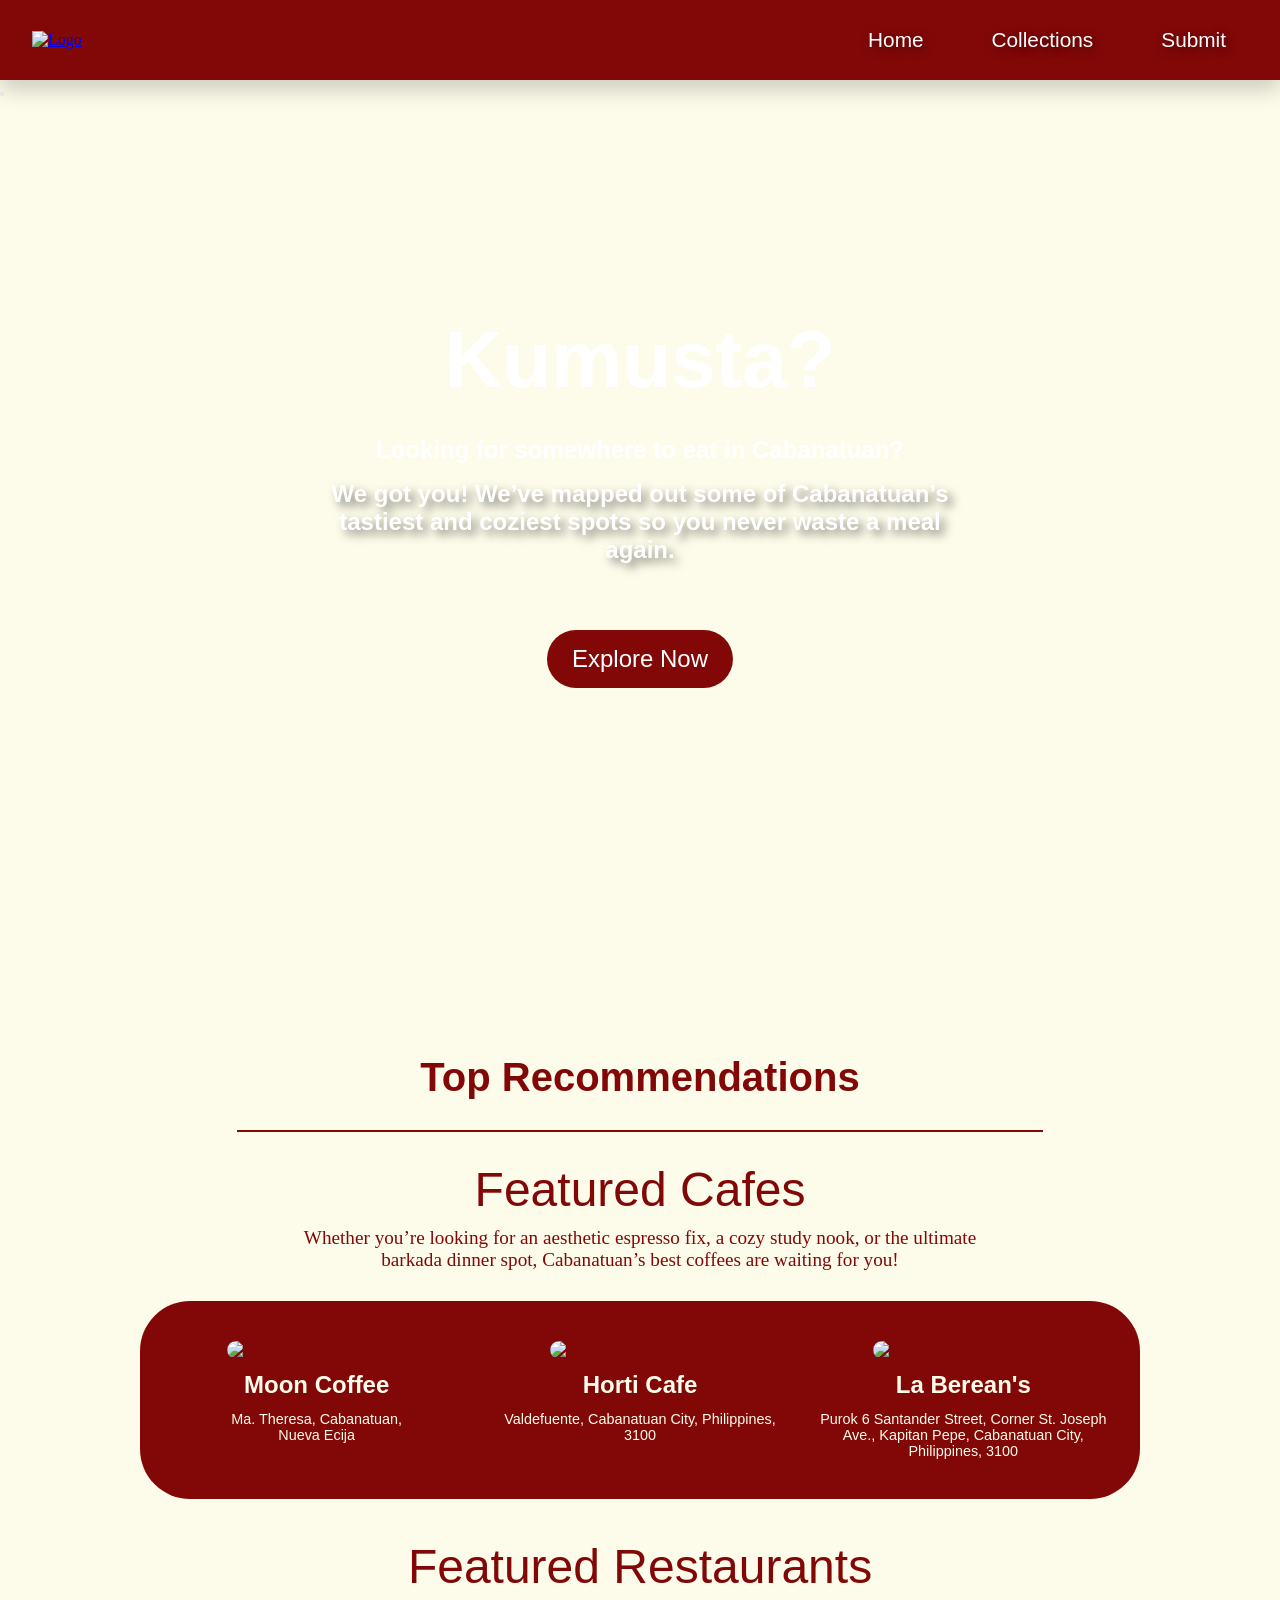
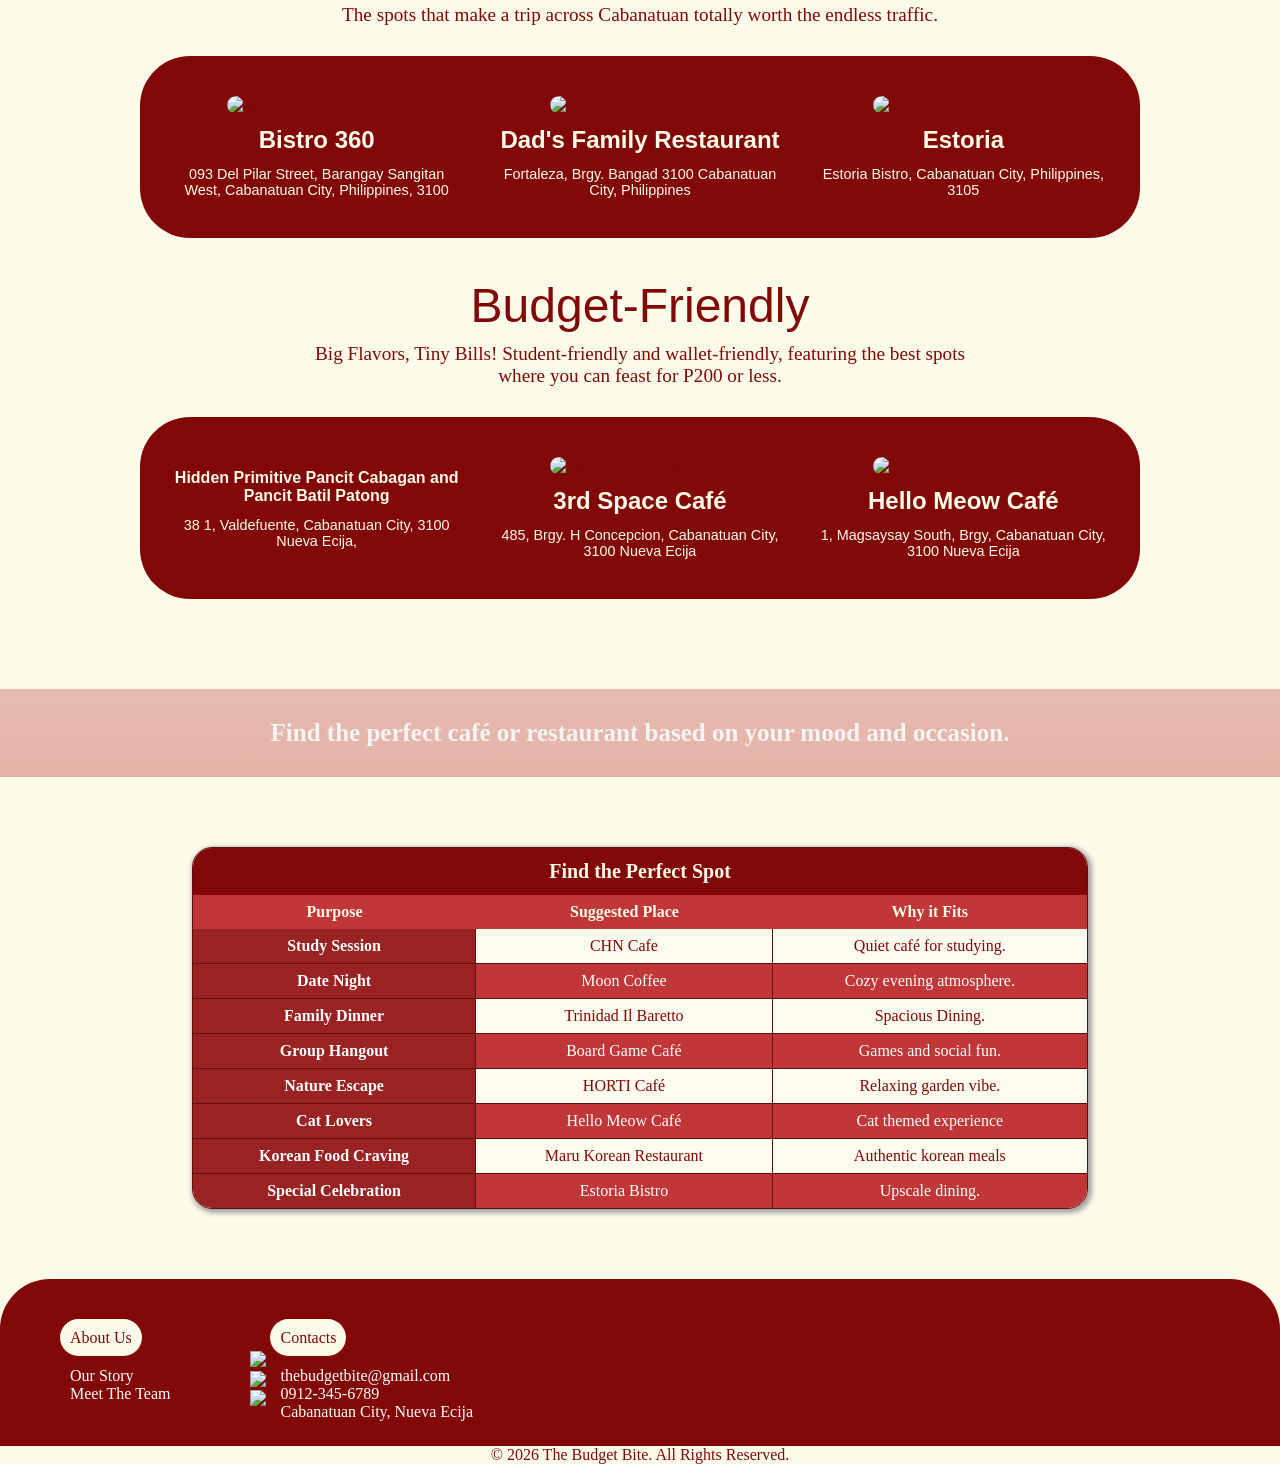
==== commit 25b137dd: "Update index.html" ====
--- a/index.html
+++ b/index.html
@@ -46,7 +46,7 @@
         </div>
         <div class="card1">
             <div class="card-item">
-                <img src="card/mooncoffee.jpg" alt="moon coffee" class="card-image1">
+                <img src="cafe/mooncoffee.jpg" alt="moon coffee" class="card-image1">
                 <h3 class="card1-title1">Moon Coffee</h3>
                 <div class="text-stack">
                     <p class="card1-address1">Ma. Theresa, Cabanatuan,</p>
@@ -54,12 +54,12 @@
                 </div>
             </div>
             <div class="card-item">
-                <img src="card/horti.jpg" alt="horti coffee" class="card-image2">
+                <img src="cafe/horti.jpg" alt="horti coffee" class="card-image2">
                 <h3 class="card1-title2">Horti Cafe</h3>
                 <p class="card1-address2">Valdefuente, Cabanatuan City, Philippines, 3100</p>
             </div>
             <div class="card-item">
-                <img src="card/laberean.jpg" alt="la berean" class="card-image3">
+                <img src="cafe/labereans-1.jpg" alt="la berean" class="card-image3">
                 <h3 class="card1-title3">La Berean's</h3>
                 <p class="card1-address3">Purok 6 Santander Street, Corner St. Joseph Ave., Kapitan Pepe, Cabanatuan City, Philippines, 3100</p>
             </div>
@@ -70,17 +70,17 @@
         </div>
         <div class="card2">
             <div class="card-item-2">
-                <img src="card/bistro.png" alt="bistro360" class="card-image4">
+                <img src="resto/bistro.png" alt="bistro360" class="card-image4">
                 <h3 class="card2-title-1">Bistro 360</h3>
                 <p class="card2-address-1">093 Del Pilar Street, Barangay Sangitan West, Cabanatuan City, Philippines, 3100</p>
             </div>
             <div class="card-item-2">
-                <img src="card/dadresto.jpg" alt="dad's family restaurant" class="card-image5">
+                <img src="resto/dadresto.jpg" alt="dad's family restaurant" class="card-image5">
                 <h3 class="card2-title-2">Dad's Family Restaurant</h3>
                 <p class="card2-address-2">Fortaleza, Brgy. Bangad 3100 Cabanatuan City, Philippines</p>
             </div>
             <div class="card-item-2">
-                <img src="card/estoria.png" alt="estoria" class="card-image6">
+                <img src="resto/estoria.png" alt="estoria" class="card-image6">
                 <h3 class="card2-title-3">Estoria</h3>
                 <p class="card2-address-3">Estoria Bistro, Cabanatuan City, Philippines, 3105</p>
             </div>
@@ -91,17 +91,17 @@
         </div>
         <div class="card3">
             <div class="card-item-3">
-                <img src="card/primitive.jpg" alt="" class="card-image7">
+                <img src="resto/primitive.jpg" alt="" class="card-image7">
                 <h3 class="card3-title-1">Hidden Primitive Pancit Cabagan and Pancit Batil Patong</h3>
                 <p class="card3-address-1">38 1, Valdefuente, Cabanatuan City, 3100 Nueva Ecija,</p>
             </div>
             <div class="card-item-3">
-                <img src="card/3rd_space.jpg" alt="dad's family restaurant" class="card-image8">
+                <img src="cafe/3rd_space.jpg" alt="dad's family restaurant" class="card-image8">
                 <h3 class="card3-title-2">3rd Space Café</h3>
                 <p class="card3-address-2">485, Brgy. H Concepcion, Cabanatuan City, 3100 Nueva Ecija</p>
             </div>
             <div class="card-item-3">
-                <img src="card/hellomeow.jpg" alt="estoria" class="card-image9">
+                <img src="cafe/hellomeow.jpg" alt="estoria" class="card-image9">
                 <h3 class="card3-title-3">Hello Meow Café</h3>
                 <p class="card3-address-3">1, Magsaysay South, Brgy, Cabanatuan City, 3100 Nueva Ecija</p>
             </div>
--- a/index.css
+++ b/index.css
@@ -404,7 +404,6 @@
     top: auto;
 }
 
-
 @media (max-width: 900px) {
     .featured-cafes,
     .featured-resto,
--- a/table.css
+++ b/table.css
@@ -0,0 +1,176 @@
+@font-face {
+    font-family: Poppins-Bold;
+    src: url('/fonts/poppins.bold.ttf') format('truetype');
+}
+
+@font-face {
+    font-family: Poppins-Light;
+    src: url('/fonts/poppins.light.ttf') format('truetype');
+}
+
+body {
+    background-color: #fdfcea;
+    color: #820808;
+    margin: 0;
+    font-family: Poppins-Light;
+}
+/* = INTRO = */
+
+.intro {
+    width: 100%;
+    margin: 0;
+    padding: 30px;
+    margin-bottom: 30px;
+    box-sizing: border-box;
+    font-family: Poppins-Bold;
+    background-image:
+        linear-gradient(
+            rgba(181, 43, 45, 0.312),
+            rgba(181, 43, 45, 0.349)
+        ),
+        url("background/caf.jpeg");
+
+    background-size: cover;
+    background-position: center;
+    background-repeat: no-repeat;
+}
+
+.intro p {
+    font-size: 25px;
+    font-weight: 700;
+    color: #f4f4f3;
+    text-align: center;
+}
+
+/* = TABLE =*/
+
+.table1 {
+    margin-top: 70px;
+    margin-bottom: 70px;
+}
+
+table {
+    width: 70%;
+    margin: 0 auto;
+
+    /* FIXED BORDER */
+    border: 1px solid #5e1010;
+
+    /* naglagay aq ng ganto pra sa border radius (naka separate kc di nagana si radius sa bottom part of table pag naka collapse */
+    border-collapse: separate;
+    border-spacing: 0;
+    border-radius: 20px;
+    overflow: hidden;
+    box-shadow: 2px 2px 5px 2px rgb(164, 163, 163);
+}
+
+/* = TABLE TITLE = */
+
+.title {
+    background-color: #820808;
+    padding: 12px;
+    color: #fdfcea;
+    font-size: 20px;
+}
+
+/* = TABLE HEADER = */
+
+th {
+    background-color: #c13636;
+    color: #fdfcea;
+    padding: 8px 12px;
+    font-family: Poppins-Bold;
+}
+
+/* = PURPOSE section = */
+
+.prp {
+    background-color: #992222;
+    color: #ffffff;
+    font-weight: bold;
+}
+
+/* = TABLE CELLS = */
+
+td {
+    padding: 8px 12px;
+    text-align: center;
+    color: #820808;
+    background-color: #fefef384;
+
+    /* Cell borders */
+    border-right: 1px solid #5e1010;
+    border-bottom: 1px solid #5e1010;
+
+    transition: 0.3s;
+}
+
+/* nagtanggal aq extra borders kc pag wala nito nacucut yung border radius sa bottom */
+/* Last column */
+th:last-child,
+td:last-child {
+    border-right: none;
+}
+/* Last row */
+tbody tr:last-child td {
+    border-bottom: none;
+}
+
+/* = alt. rows = */
+
+.table1 tbody tr:nth-child(even) td:nth-child(2),
+.table1 tbody tr:nth-child(even) td:nth-child(3) {
+    background-color: #c13636;
+    color: white;
+}
+
+/* = hover effect = */
+
+.table1 tbody tr:hover td {
+    background-color: #ffc2c2;
+    color: #820808;
+}
+
+@media (max-width: 768px) {
+
+    body {
+        margin: 0;
+        padding: 0;
+        overflow-x: hidden;
+    }
+
+    .intro {
+        width: 100vw;  /* sakop ng intro yung buong lapad ng screen */
+        max-width: 100%;
+        margin: 0;
+        padding: 25px 15px;
+    }
+
+    .intro p {
+        font-size: 17px;
+        margin: 0;
+    }
+
+    .table1 {
+        width: 100%;
+        overflow-x: auto;
+        margin-top: 25px;
+        margin-bottom: 25px;
+        padding: 0;
+    }
+
+    table {
+        min-width: 700px;
+        font-size: 14px;
+        margin: 20px auto;
+    }
+
+    th,
+    td {
+        padding: 8px;
+    }
+
+    h1 {
+        font-size: 28px;
+    }
+}
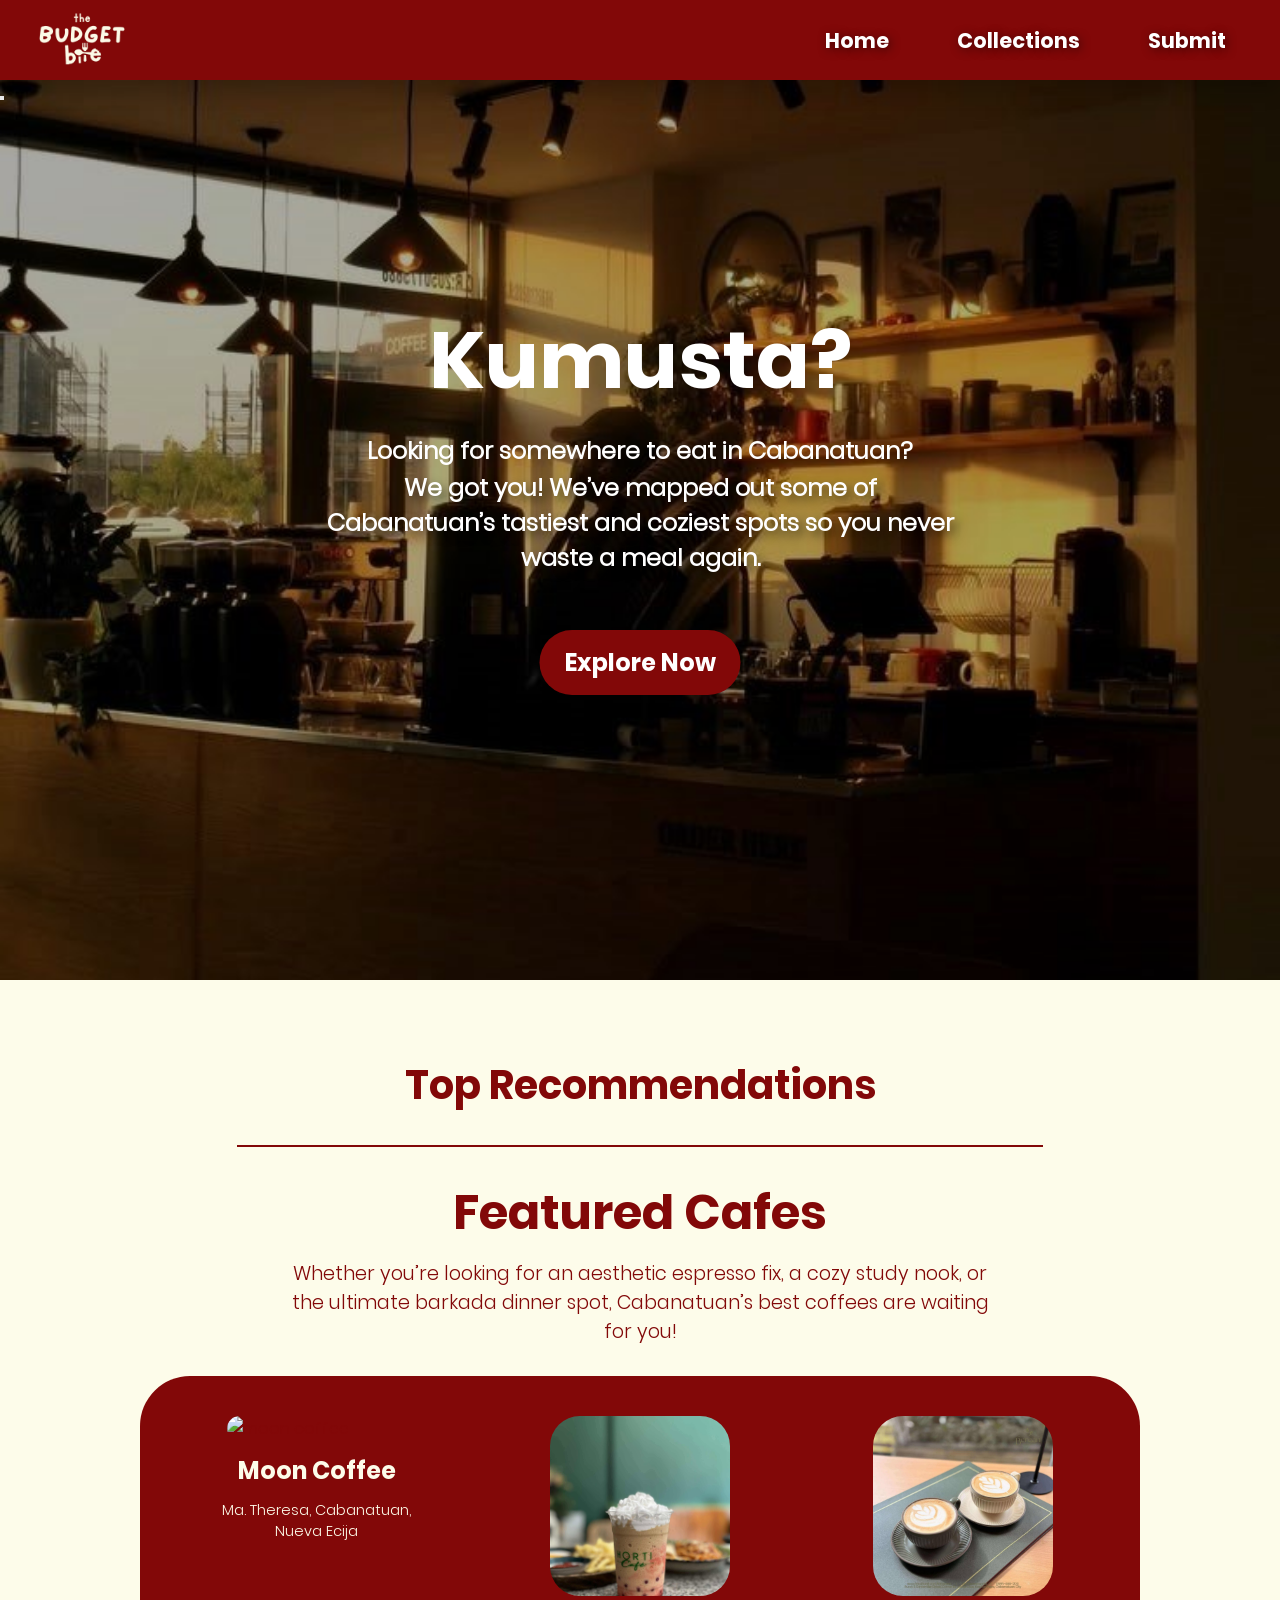
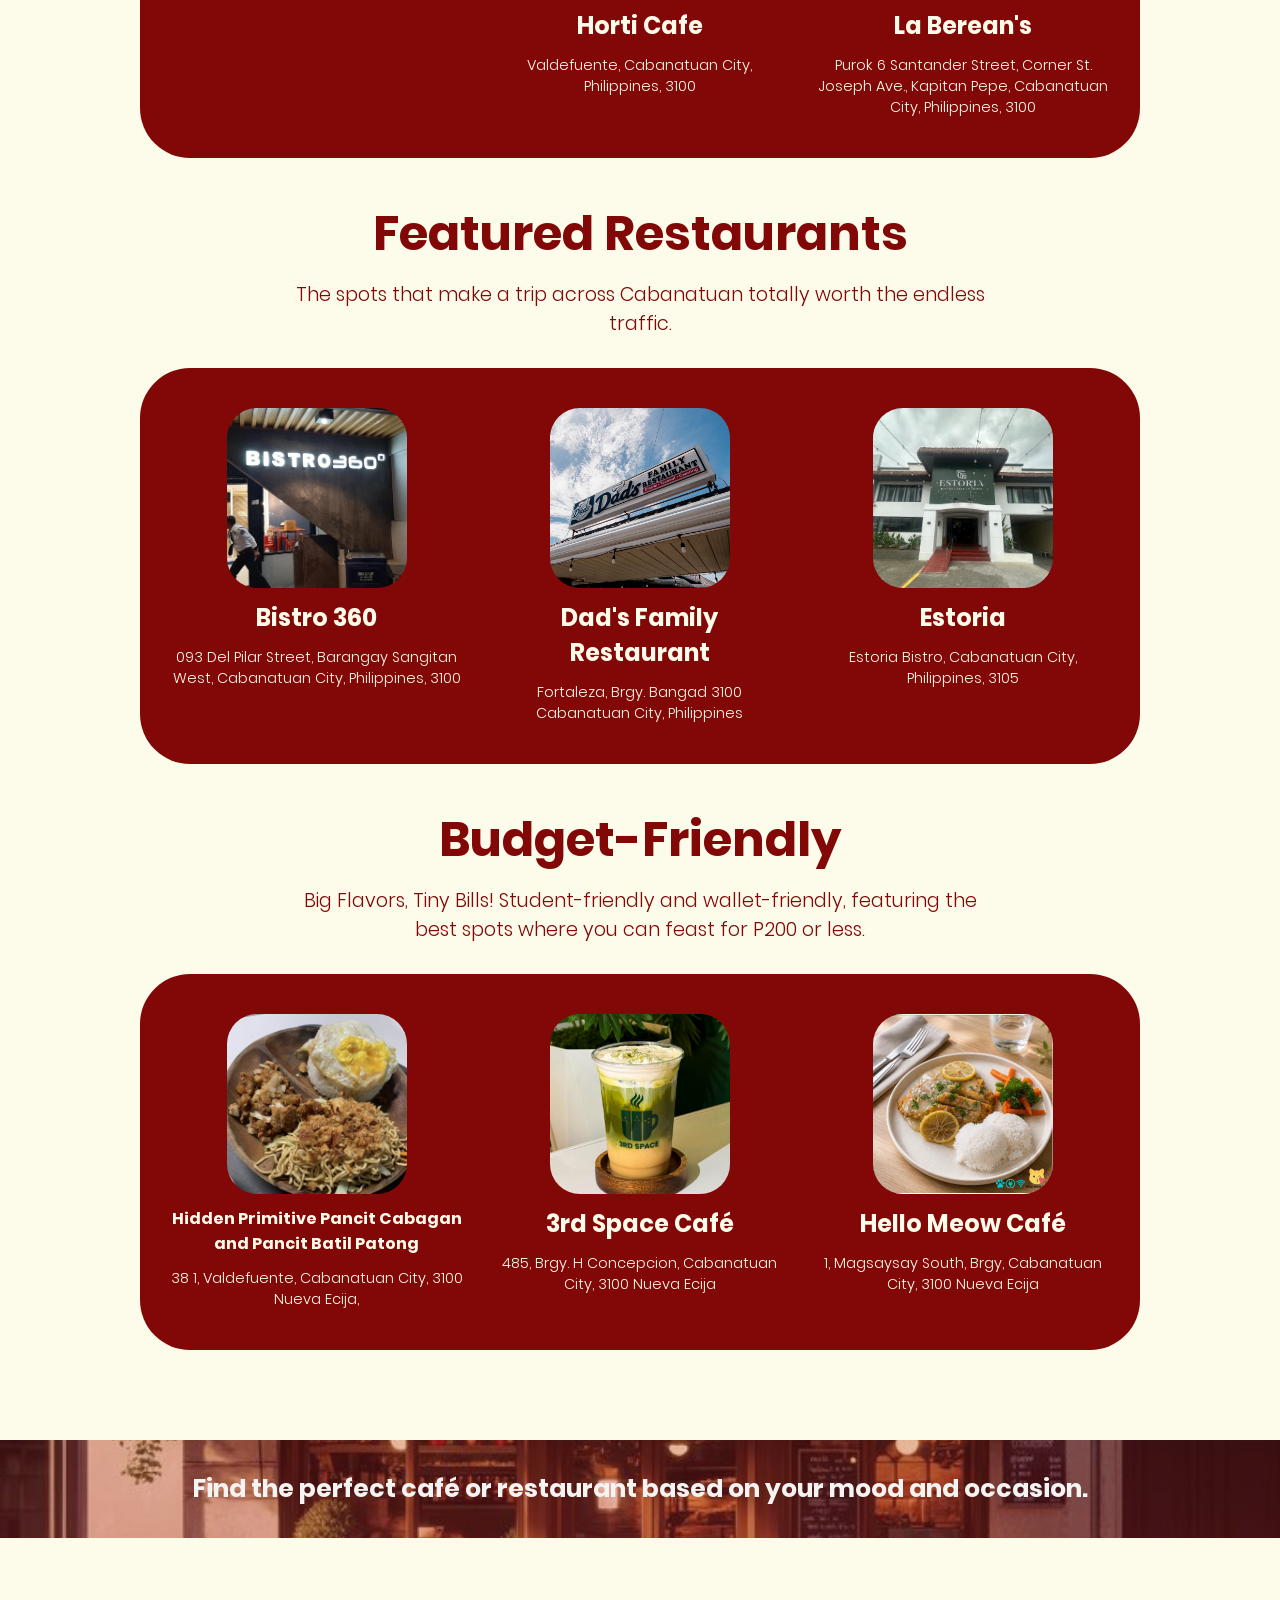
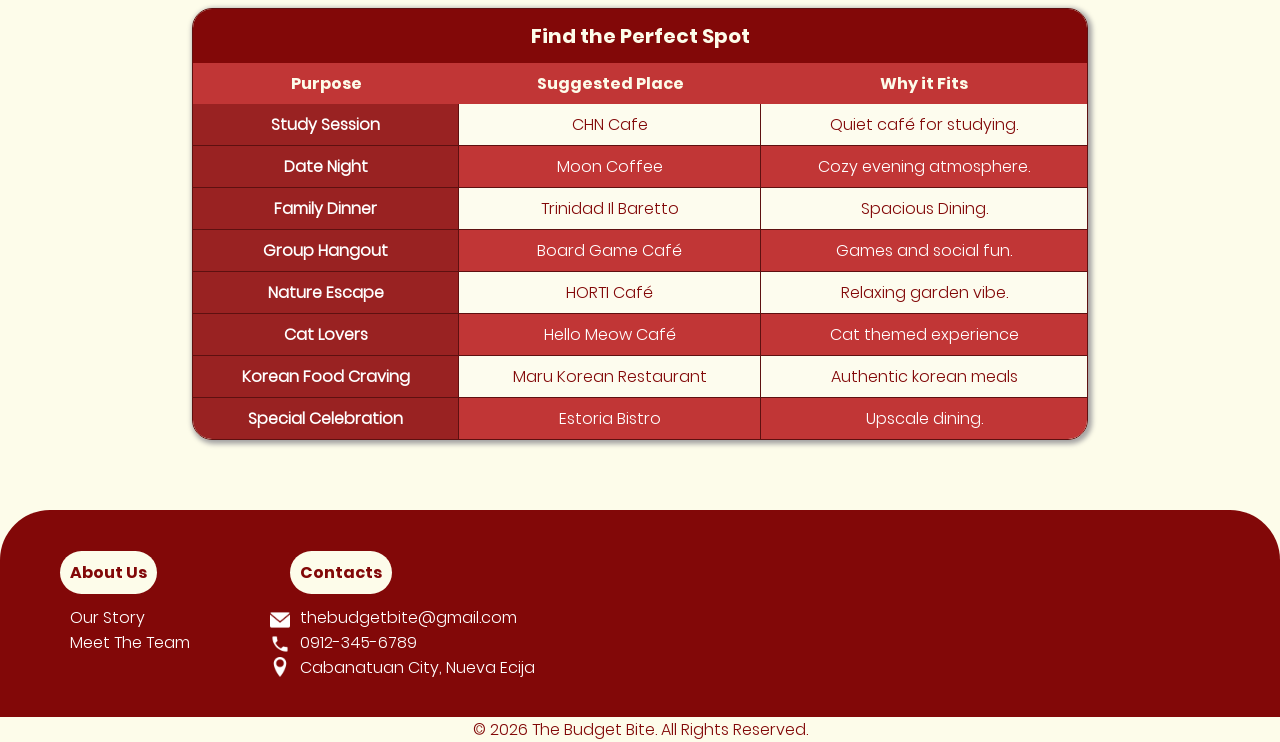
==== commit aa0e7c5d: "Update index.html i changed the folder path ni moon coffee" ====
--- a/index.html
+++ b/index.html
@@ -46,7 +46,7 @@
         </div>
         <div class="card1">
             <div class="card-item">
-                <img src="cafe/mooncoffee.jpg" alt="moon coffee" class="card-image1">
+                <img src="cafe/mooncoffee-1.jpg" alt="moon coffee" class="card-image1">
                 <h3 class="card1-title1">Moon Coffee</h3>
                 <div class="text-stack">
                     <p class="card1-address1">Ma. Theresa, Cabanatuan,</p>
